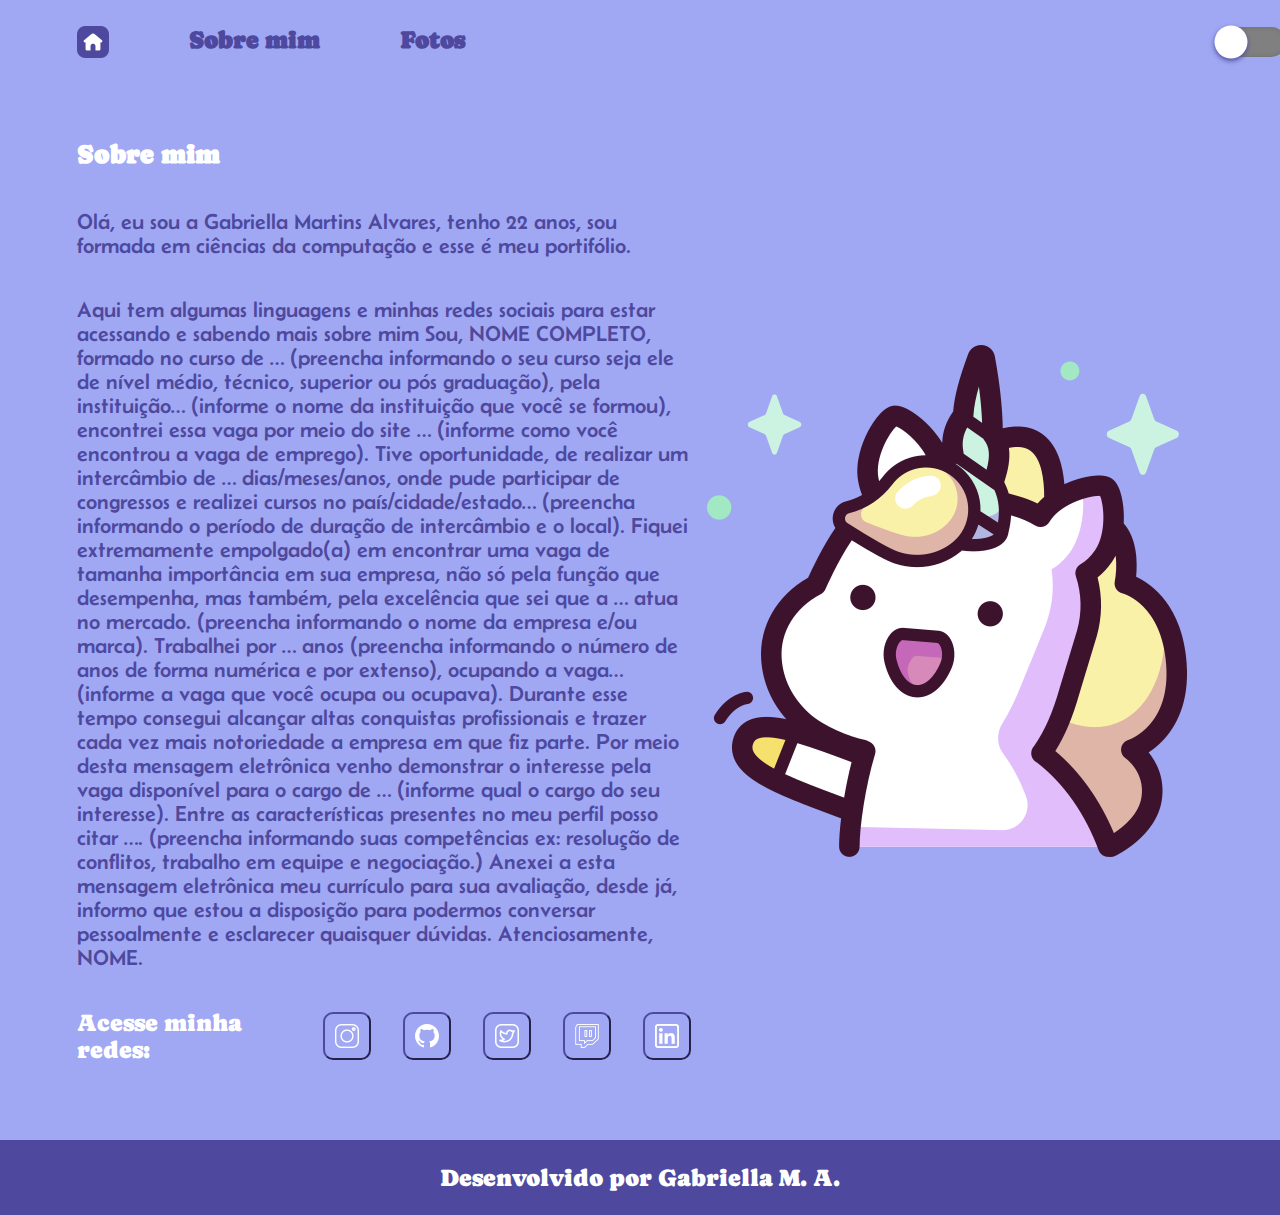
==== about.html @ dd933f01 "primeiro commit" ====
<!DOCTYPE html>
<html lang="pt-br">

<head>
    <meta charset="UTF-8">
    <meta name="viewport" content="width=device-width, initial-scale=1.0">
    <title>Sobre mim</title>
    <link rel="stylesheet" href="./styles/style.css">
    <script src="script.js" defer></script>
</head>

<body>
    <header class="cabecalho">
        <nav class="cabecalho__menu">
            <a class="cabecalho__menu__link" href="index.html"> <img src="./assets/botao-home.png" </a>
                <a class="cabecalho__menu__link" href="about.html">Sobre mim</a>
                <a class="cabecalho__menu__link" href="fotos.html">Fotos</a>
                <div class="darkmode">
                    <input type="checkbox" name="btn" id="btn"/>
                    <label for="btn"></label>
                </div>
        </nav>
    </header>
    <main class="apresentacao">
        <section class="apresentacao__conteudo">
            <h1 class="apresentacao__conteudo__titulo">Sobre mim</h1>
            <p class="apresentacao__conteudo__texto">Olá, eu sou a Gabriella Martins Alvares, tenho 22 anos, sou formada
                em ciências da computação e esse é meu portifólio.</p>
            <p class="apresentacao__conteudo__texto">Aqui tem algumas linguagens e minhas redes sociais para estar
                acessando e sabendo mais sobre mim
                Sou, NOME COMPLETO, formado no curso de … (preencha informando o seu curso seja ele de nível médio,
                técnico, superior ou pós graduação), pela instituição… (informe o nome da instituição que você se
                formou), encontrei essa vaga por meio do site … (informe como você encontrou a vaga de emprego).

                Tive oportunidade, de realizar um intercâmbio de … dias/meses/anos, onde pude participar de congressos e
                realizei cursos no país/cidade/estado… (preencha informando o período de duração de intercâmbio e o
                local).

                Fiquei extremamente empolgado(a) em encontrar uma vaga de tamanha importância em sua empresa, não só
                pela função que desempenha, mas também, pela excelência que sei que a … atua no mercado. (preencha
                informando o nome da empresa e/ou marca).

                Trabalhei por … anos (preencha informando o número de anos de forma numérica e por extenso), ocupando a
                vaga… (informe a vaga que você ocupa ou ocupava). Durante esse tempo consegui alcançar altas conquistas
                profissionais e trazer cada vez mais notoriedade a empresa em que fiz parte.

                Por meio desta mensagem eletrônica venho demonstrar o interesse pela vaga disponível para o cargo de …
                (informe qual o cargo do seu interesse).

                Entre as características presentes no meu perfil posso citar …. (preencha informando suas competências
                ex: resolução de conflitos, trabalho em equipe e negociação.)

                Anexei a esta mensagem eletrônica meu currículo para sua avaliação, desde já, informo que estou a
                disposição para podermos conversar pessoalmente e esclarecer quaisquer dúvidas.

                Atenciosamente, NOME. </p>

            <div class="botao__links">
                <h2 class="botao__links__titulo">Acesse minha redes:</h2>
                <a class="apresentacao__links" href="https://www.instagram.com/gabscornio_/">
                    <img src="./assets/instagram.png">
                </a>
                <a class="apresentacao__links" href="https://github.com/gabriellama">
                    <img src="./assets/github.png">
                </a>
                <a class="apresentacao__links" href="https://twitter.com/gabscornio_">
                    <img src="./assets/twitter.png">
                </a>
                <a class="apresentacao__links" href="https://www.twitch.tv/gabscornio_">
                    <img src="./assets/twitch.png">
                </a>
                <a class="apresentacao__links" href="https://www.linkedin.com/in/gabriella-martins-alvares-2100aab0/">
                    <img src="./assets/linkedin.png">
                </a>
            </div>

        </section>
        <img src="./assets/logouni.png" alt="Foto gabscornio">
    </main>
    <footer class="rodape">
        <p>Desenvolvido por Gabriella M. A.</p>
    </footer>
</body>

</html>
---- styles/style.css ----
@import url('https://fonts.googleapis.com/css2?family=Belanosima&family=Caprasimo&family=Montserrat:ital,wght@1,200&family=Pacifico&display=swap');
* {
    margin: 0;
    padding: 0;
}

:root {
    --cor-primaria: #a0a8f3;
    --cor-secundaria: white;
    --cor-terciaria: #4e499e;
    --cor-hover:#4e499e;
    --cor-botao: #4e499e;

    --fonte-titulo: 'Caprasimo', cursive;
    --fonte-texto: 'Belanosima', sans-serif;;
}

body {
    box-sizing: border-box;
    background-color: var(--cor-primaria);
    color: var(--cor-secundaria);
}

.cabecalho{
    padding: 2% 0 0 6%;
}

.cabecalho__menu{
    display: flex;
    gap: 80px;
}

.cabecalho__menu__link{
    font-family:var(--fonte-titulo);
    font-size: 24px;
    font-weight: 600;
    color: var(--cor-hover);
    text-decoration: none;
}

.darkmode{
    position: absolute;
    left: 95%;
    top: 3%;
}

input[type="checkbox"] {
    position: relative;
    width: 70px;
    height: 30px;
    -webkit-appearance: none;
    background: #808080;
    outline: none;
    border-radius: 20px;
    box-shadow: inset 0 0 5px rgba(46, 46, 46, 0.2);
    transition: .5s;
}

input:checked[type="checkbox"] {
    background: var(--cor-hover);
}

input[type="checkbox"]:before {
    content: '';
    position: absolute;
    width: 30px;
    height: 30px;
    border-radius: 20px;
    top: 0;
    left: 0;
    background: var(--cor-secundaria);
    transform: scale(1.1);
    box-shadow: 0 2px 5px var(--cor-terciaria);
    transition: .5s;
}

input:checked[type="checkbox"]:before {
    left: 40px;
}


.apresentacao {
    padding: 6%;
    display: flex;
    align-items: center;
    justify-content: space-between;

}

.apresentacao__conteudo {
    width: 800px;
    font-family: var(--fonte-texto);
    font-size: 10px;
    display: flex;
    flex-direction: column;
    gap: 40px;

}

.apresentacao__conteudo__titulo {
    color: var(--cor-secundaria);
    font-size: 26px;
    font-family: var(--fonte-titulo);
}

.apresentacao__conteudo__texto{
    color: var(--cor-terciaria);
    font-size: 22px;
    font-family: var(--fonte-texto);

}

.botao__links {
    display: flex;
    flex-direction: row;
    justify-content: space-between;
    align-items: center;
    gap: 32px;

}

.botao__links__titulo {
    font-family: var(--fonte-titulo);
    font-size: 24px;
    font-weight: 400;
}

.apresentacao__links { 
    /* background-color: #ba9cf6; */
    display: flex;
    justify-content: center;
    gap: 16px;
    color: var(--cor-secundaria);
    border: 2px outset var(--cor-terciaria);
    width: 50px;
    text-align: center;
    border-radius: 10px;
    font-weight: 300;
    padding: 10px 0;
    text-decoration: none;

}

.apresentacao__links:hover {
    background-color: var(--cor-botao);
}

.rodape {
    color: var(--cor-secundaria);
    background-color: var(--cor-hover);
    text-align: center;
    padding: 24px;
    font-size: 24px;
    font-weight: 200;
    font-family: var(--fonte-titulo);

}

body.dark{
    --cor-primaria: #261E33;
    --cor-secundaria: white;
    --cor-terciaria:#D4D5ED;
    --cor-hover: #4e499e;
    --cor-botao: #a0a8f3;
}
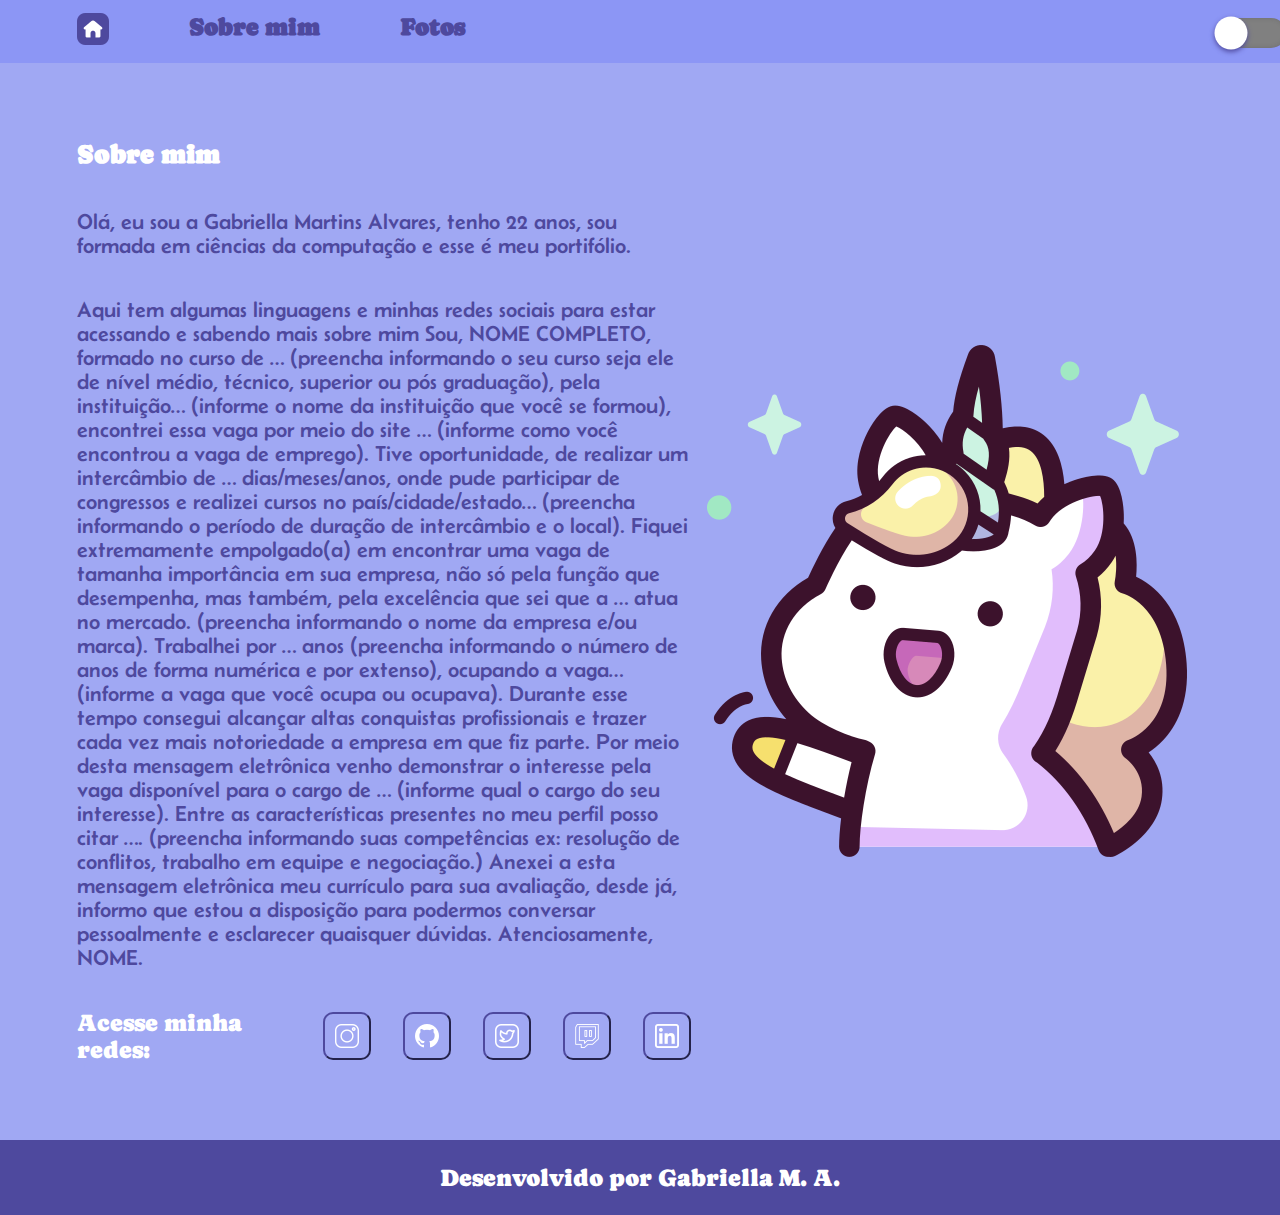
==== commit 03e2e4a6: "att commit" ====
--- a/about.html
+++ b/about.html
@@ -4,7 +4,8 @@
 <head>
     <meta charset="UTF-8">
     <meta name="viewport" content="width=device-width, initial-scale=1.0">
-    <title>Sobre mim</title>
+    <title>Sobre Mim</title>
+    <link rel="icon" type="imagem/png" href="./assets/unicornio.png">
     <link rel="stylesheet" href="./styles/style.css">
     <script src="script.js" defer></script>
 </head>
--- a/styles/style.css
+++ b/styles/style.css
@@ -22,7 +22,10 @@
 }
 
 .cabecalho{
-    padding: 2% 0 0 6%;
+    padding: 1% 0 1% 6%;
+    align-items: center;
+    justify-content: space-between;
+    background: #8C96F5;
 }
 
 .cabecalho__menu{
@@ -31,17 +34,19 @@
 }
 
 .cabecalho__menu__link{
+    position: relative;
     font-family:var(--fonte-titulo);
     font-size: 24px;
     font-weight: 600;
     color: var(--cor-hover);
     text-decoration: none;
+
 }
 
 .darkmode{
     position: absolute;
     left: 95%;
-    top: 3%;
+    top: 2%;
 }
 
 input[type="checkbox"] {
@@ -68,7 +73,7 @@
     border-radius: 20px;
     top: 0;
     left: 0;
-    background: var(--cor-secundaria);
+    background: white;
     transform: scale(1.1);
     box-shadow: 0 2px 5px var(--cor-terciaria);
     transition: .5s;
@@ -77,7 +82,6 @@
 input:checked[type="checkbox"]:before {
     left: 40px;
 }
-
 
 .apresentacao {
     padding: 6%;
@@ -153,13 +157,12 @@
     font-size: 24px;
     font-weight: 200;
     font-family: var(--fonte-titulo);
-
 }
 
 body.dark{
-    --cor-primaria: #261E33;
-    --cor-secundaria: white;
-    --cor-terciaria:#D4D5ED;
-    --cor-hover: #4e499e;
-    --cor-botao: #a0a8f3;
+    --cor-primaria: #13131F;
+    --cor-secundaria: #A6AABA;
+    --cor-terciaria: #4e499e;
+    --cor-hover:#4e499e;
+    --cor-botao: #4e499e;
 }